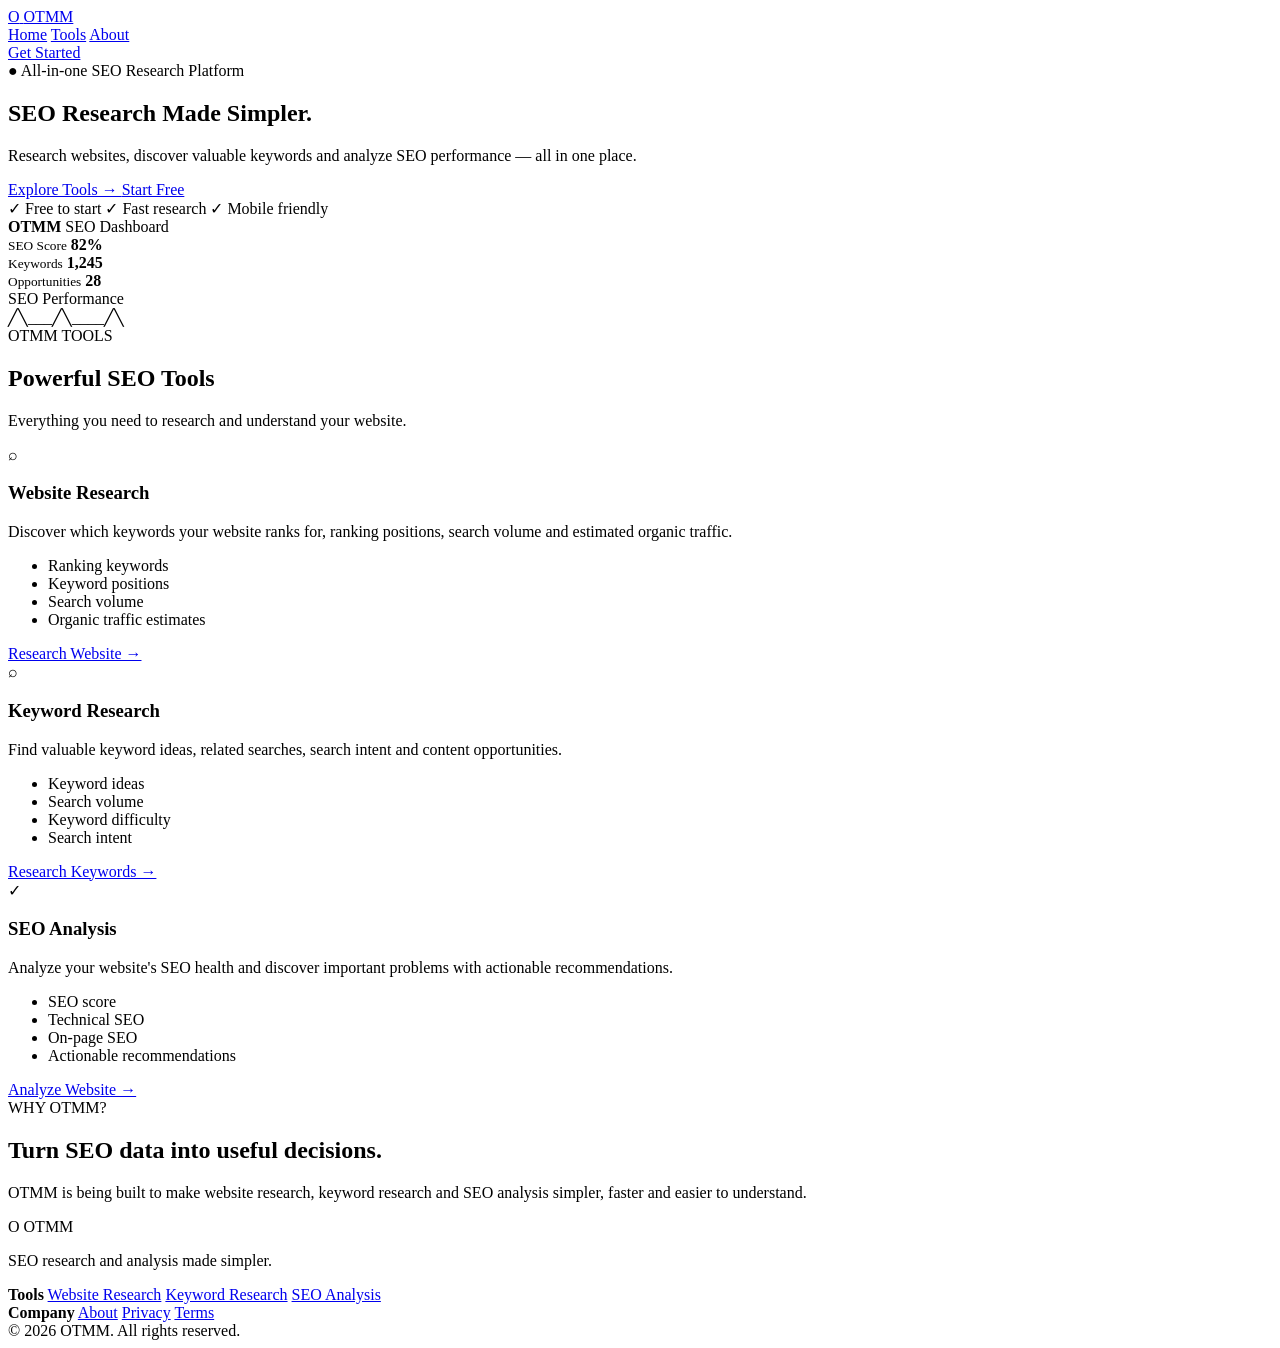
==== index.html @ 6bf84ed8 "Add index.html for OTMM SEO tools website This HTML file serves as the main structure for the OTMM S" ====
<!DOCTYPE html>
<html lang="en">
<head>
  <meta charset="UTF-8">

  <meta name="viewport" content="width=device-width, initial-scale=1.0">

  <title>OTMM — SEO Research & Analysis Tools</title>

  <meta
    name="description"
    content="OTMM provides professional website research, keyword research and SEO analysis tools to help you understand and improve your website."
  >

  <meta
    name="keywords"
    content="OTMM, website research, keyword research, SEO analysis, SEO tools, website SEO checker"
  >

  <meta name="robots" content="index, follow">

  <link rel="canonical" href="https://otmm.vercel.app/">

  <link rel="stylesheet" href="style.css">
</head>

<body>

  <header>
    <div class="container nav">

      <a href="/" class="logo">
        <span class="logo-icon">O</span>
        <span>OTMM</span>
      </a>

      <nav>
        <a href="/">Home</a>
        <a href="#tools">Tools</a>
        <a href="#about">About</a>
      </nav>

      <a href="#tools" class="nav-button">Get Started</a>

    </div>
  </header>


  <main>

    <section class="hero">

      <div class="container hero-content">

        <div class="hero-text">

          <div class="badge">
            ● All-in-one SEO Research Platform
          </div>

          <h1>
            SEO Research
            <span>Made Simpler.</span>
          </h1>

          <p>
            Research websites, discover valuable keywords and analyze
            SEO performance — all in one place.
          </p>

          <div class="hero-buttons">
            <a href="#tools" class="primary-button">
              Explore Tools →
            </a>

            <a href="#tools" class="secondary-button">
              Start Free
            </a>
          </div>

          <div class="trust">
            <span>✓ Free to start</span>
            <span>✓ Fast research</span>
            <span>✓ Mobile friendly</span>
          </div>

        </div>


        <div class="dashboard-preview">

          <div class="dashboard-top">
            <strong>OTMM</strong>
            <span>SEO Dashboard</span>
          </div>

          <div class="dashboard-cards">

            <div class="stat-card">
              <small>SEO Score</small>
              <strong>82%</strong>
            </div>

            <div class="stat-card">
              <small>Keywords</small>
              <strong>1,245</strong>
            </div>

            <div class="stat-card">
              <small>Opportunities</small>
              <strong>28</strong>
            </div>

          </div>

          <div class="chart">
            <div class="chart-title">SEO Performance</div>

            <div class="chart-line">
              ╱╲___╱╲____╱╲
            </div>
          </div>

        </div>

      </div>

    </section>


    <section id="tools" class="tools-section">

      <div class="container">

        <div class="section-heading">

          <span>OTMM TOOLS</span>

          <h2>
            Powerful SEO Tools
          </h2>

          <p>
            Everything you need to research and understand your website.
          </p>

        </div>


        <div class="tools-grid">


          <article class="tool-card">

            <div class="tool-icon">⌕</div>

            <h3>Website Research</h3>

            <p>
              Discover which keywords your website ranks for,
              ranking positions, search volume and estimated organic traffic.
            </p>

            <ul>
              <li>Ranking keywords</li>
              <li>Keyword positions</li>
              <li>Search volume</li>
              <li>Organic traffic estimates</li>
            </ul>

            <a href="#">Research Website →</a>

          </article>


          <article class="tool-card">

            <div class="tool-icon">⌕</div>

            <h3>Keyword Research</h3>

            <p>
              Find valuable keyword ideas, related searches,
              search intent and content opportunities.
            </p>

            <ul>
              <li>Keyword ideas</li>
              <li>Search volume</li>
              <li>Keyword difficulty</li>
              <li>Search intent</li>
            </ul>

            <a href="#">Research Keywords →</a>

          </article>


          <article class="tool-card">

            <div class="tool-icon">✓</div>

            <h3>SEO Analysis</h3>

            <p>
              Analyze your website's SEO health and discover
              important problems with actionable recommendations.
            </p>

            <ul>
              <li>SEO score</li>
              <li>Technical SEO</li>
              <li>On-page SEO</li>
              <li>Actionable recommendations</li>
            </ul>

            <a href="#">Analyze Website →</a>

          </article>


        </div>

      </div>

    </section>


    <section id="about" class="about-section">

      <div class="container">

        <div class="about-box">

          <span>WHY OTMM?</span>

          <h2>
            Turn SEO data into useful decisions.
          </h2>

          <p>
            OTMM is being built to make website research,
            keyword research and SEO analysis simpler,
            faster and easier to understand.
          </p>

        </div>

      </div>

    </section>

  </main>


  <footer>

    <div class="container footer-content">

      <div>
        <div class="logo">
          <span class="logo-icon">O</span>
          <span>OTMM</span>
        </div>

        <p>
          SEO research and analysis made simpler.
        </p>
      </div>

      <div>
        <strong>Tools</strong>
        <a href="#tools">Website Research</a>
        <a href="#tools">Keyword Research</a>
        <a href="#tools">SEO Analysis</a>
      </div>

      <div>
        <strong>Company</strong>
        <a href="#about">About</a>
        <a href="#">Privacy</a>
        <a href="#">Terms</a>
      </div>

    </div>

    <div class="copyright">
      © 2026 OTMM. All rights reserved.
    </div>

  </footer>

</body>
</html>
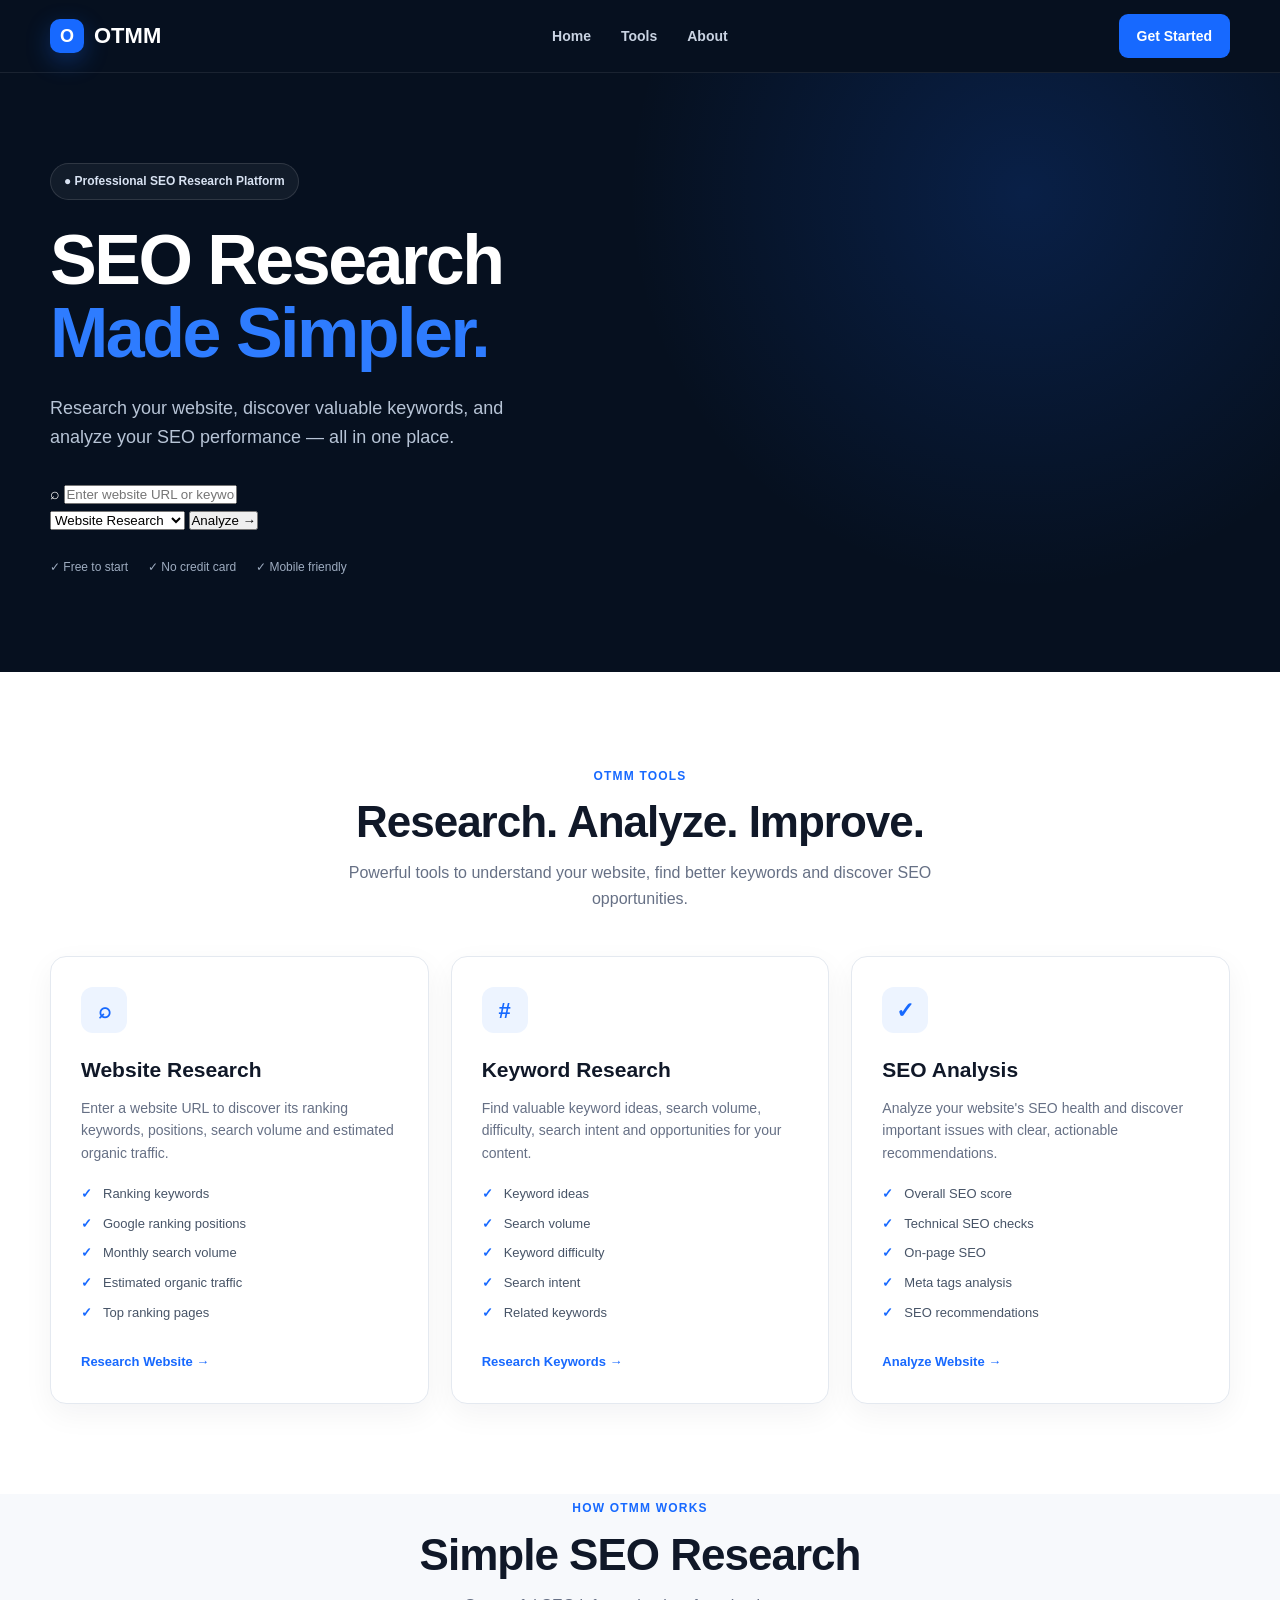
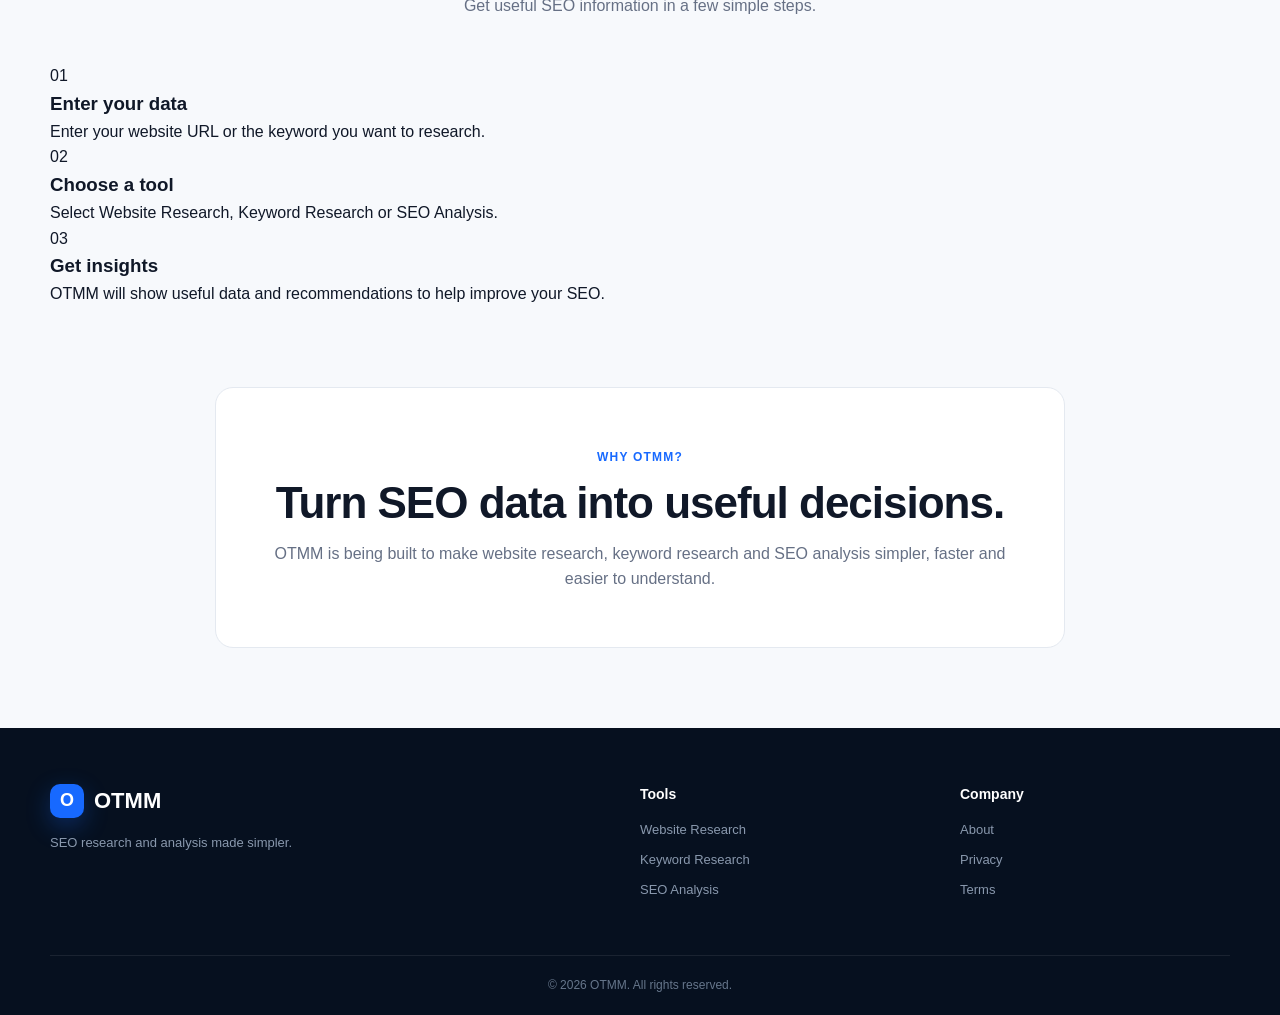
==== commit b2f962c4: "Refactor SEO elements and improve accessibility Updated the title and meta descriptions for better S" ====
--- a/index.html
+++ b/index.html
@@ -1,242 +1,496 @@
 <!DOCTYPE html>
 <html lang="en">
+
 <head>
   <meta charset="UTF-8">
 
   <meta name="viewport" content="width=device-width, initial-scale=1.0">
 
-  <title>OTMM — SEO Research & Analysis Tools</title>
+  <title>OTMM — Website Research, Keyword Research & SEO Analysis</title>
 
   <meta
     name="description"
-    content="OTMM provides professional website research, keyword research and SEO analysis tools to help you understand and improve your website."
+    content="OTMM is a professional SEO research platform for website research, keyword research and SEO analysis."
   >
 
   <meta
     name="keywords"
-    content="OTMM, website research, keyword research, SEO analysis, SEO tools, website SEO checker"
+    content="OTMM, website research, keyword research, SEO analysis, SEO research tool, website SEO checker, keyword research tool"
   >
 
   <meta name="robots" content="index, follow">
+
+  <meta name="theme-color" content="#06101f">
 
   <link rel="canonical" href="https://otmm.vercel.app/">
 
   <link rel="stylesheet" href="style.css">
 </head>
 
+
 <body>
 
+  <!-- =========================
+       HEADER
+  ========================== -->
+
   <header>
+
     <div class="container nav">
 
-      <a href="/" class="logo">
+      <a href="/" class="logo" aria-label="OTMM Home">
+
         <span class="logo-icon">O</span>
+
         <span>OTMM</span>
+
       </a>
 
-      <nav>
+
+      <nav aria-label="Main navigation">
+
         <a href="/">Home</a>
+
         <a href="#tools">Tools</a>
+
         <a href="#about">About</a>
+
       </nav>
 
-      <a href="#tools" class="nav-button">Get Started</a>
+
+      <a href="#research" class="nav-button">
+        Get Started
+      </a>
 
     </div>
+
   </header>
 
 
+
   <main>
 
+
+    <!-- =========================
+         HERO
+    ========================== -->
+
     <section class="hero">
 
       <div class="container hero-content">
 
+
         <div class="hero-text">
 
+
           <div class="badge">
-            ● All-in-one SEO Research Platform
+            ● Professional SEO Research Platform
           </div>
+
 
           <h1>
             SEO Research
             <span>Made Simpler.</span>
           </h1>
 
+
           <p>
-            Research websites, discover valuable keywords and analyze
-            SEO performance — all in one place.
+            Research your website, discover valuable keywords,
+            and analyze your SEO performance — all in one place.
           </p>
 
-          <div class="hero-buttons">
-            <a href="#tools" class="primary-button">
-              Explore Tools →
+
+          <!-- MAIN RESEARCH BOX -->
+
+          <div class="research-box" id="research">
+
+
+            <div class="research-input">
+
+              <span class="input-icon">⌕</span>
+
+              <input
+                type="text"
+                placeholder="Enter website URL or keyword..."
+                aria-label="Website URL or keyword"
+              >
+
+            </div>
+
+
+            <select
+              aria-label="Select research tool"
+              class="research-select"
+            >
+
+              <option value="website">
+                Website Research
+              </option>
+
+              <option value="keyword">
+                Keyword Research
+              </option>
+
+              <option value="analysis">
+                SEO Analysis
+              </option>
+
+            </select>
+
+
+            <button
+              type="button"
+              class="analyze-button"
+            >
+              Analyze →
+            </button>
+
+
+          </div>
+
+
+          <div class="trust">
+
+            <span>✓ Free to start</span>
+
+            <span>✓ No credit card</span>
+
+            <span>✓ Mobile friendly</span>
+
+          </div>
+
+
+        </div>
+
+      </div>
+
+    </section>
+
+
+
+    <!-- =========================
+         TOOLS
+    ========================== -->
+
+    <section
+      id="tools"
+      class="tools-section"
+    >
+
+      <div class="container">
+
+
+        <div class="section-heading">
+
+          <span>OTMM TOOLS</span>
+
+          <h2>
+            Research. Analyze. Improve.
+          </h2>
+
+          <p>
+            Powerful tools to understand your website,
+            find better keywords and discover SEO opportunities.
+          </p>
+
+        </div>
+
+
+
+        <div class="tools-grid">
+
+
+          <!-- WEBSITE RESEARCH -->
+
+          <article class="tool-card">
+
+
+            <div class="tool-icon">
+              ⌕
+            </div>
+
+
+            <h3>
+              Website Research
+            </h3>
+
+
+            <p>
+              Enter a website URL to discover its ranking
+              keywords, positions, search volume and
+              estimated organic traffic.
+            </p>
+
+
+            <ul>
+
+              <li>
+                Ranking keywords
+              </li>
+
+              <li>
+                Google ranking positions
+              </li>
+
+              <li>
+                Monthly search volume
+              </li>
+
+              <li>
+                Estimated organic traffic
+              </li>
+
+              <li>
+                Top ranking pages
+              </li>
+
+            </ul>
+
+
+            <a href="#research">
+              Research Website →
             </a>
 
-            <a href="#tools" class="secondary-button">
-              Start Free
+
+          </article>
+
+
+
+          <!-- KEYWORD RESEARCH -->
+
+          <article class="tool-card">
+
+
+            <div class="tool-icon">
+              #
+            </div>
+
+
+            <h3>
+              Keyword Research
+            </h3>
+
+
+            <p>
+              Find valuable keyword ideas, search volume,
+              difficulty, search intent and opportunities
+              for your content.
+            </p>
+
+
+            <ul>
+
+              <li>
+                Keyword ideas
+              </li>
+
+              <li>
+                Search volume
+              </li>
+
+              <li>
+                Keyword difficulty
+              </li>
+
+              <li>
+                Search intent
+              </li>
+
+              <li>
+                Related keywords
+              </li>
+
+            </ul>
+
+
+            <a href="#research">
+              Research Keywords →
             </a>
+
+
+          </article>
+
+
+
+          <!-- SEO ANALYSIS -->
+
+          <article class="tool-card">
+
+
+            <div class="tool-icon">
+              ✓
+            </div>
+
+
+            <h3>
+              SEO Analysis
+            </h3>
+
+
+            <p>
+              Analyze your website's SEO health and
+              discover important issues with clear,
+              actionable recommendations.
+            </p>
+
+
+            <ul>
+
+              <li>
+                Overall SEO score
+              </li>
+
+              <li>
+                Technical SEO checks
+              </li>
+
+              <li>
+                On-page SEO
+              </li>
+
+              <li>
+                Meta tags analysis
+              </li>
+
+              <li>
+                SEO recommendations
+              </li>
+
+            </ul>
+
+
+            <a href="#research">
+              Analyze Website →
+            </a>
+
+
+          </article>
+
+
+        </div>
+
+      </div>
+
+    </section>
+
+
+
+    <!-- =========================
+         HOW IT WORKS
+    ========================== -->
+
+    <section class="how-section">
+
+      <div class="container">
+
+
+        <div class="section-heading">
+
+          <span>HOW OTMM WORKS</span>
+
+          <h2>
+            Simple SEO Research
+          </h2>
+
+          <p>
+            Get useful SEO information in a few simple steps.
+          </p>
+
+        </div>
+
+
+
+        <div class="steps-grid">
+
+
+          <div class="step-card">
+
+            <div class="step-number">
+              01
+            </div>
+
+            <h3>
+              Enter your data
+            </h3>
+
+            <p>
+              Enter your website URL or the keyword
+              you want to research.
+            </p>
+
           </div>
 
-          <div class="trust">
-            <span>✓ Free to start</span>
-            <span>✓ Fast research</span>
-            <span>✓ Mobile friendly</span>
+
+
+          <div class="step-card">
+
+            <div class="step-number">
+              02
+            </div>
+
+            <h3>
+              Choose a tool
+            </h3>
+
+            <p>
+              Select Website Research, Keyword Research
+              or SEO Analysis.
+            </p>
+
           </div>
 
+
+
+          <div class="step-card">
+
+            <div class="step-number">
+              03
+            </div>
+
+            <h3>
+              Get insights
+            </h3>
+
+            <p>
+              OTMM will show useful data and
+              recommendations to help improve your SEO.
+            </p>
+
+          </div>
+
+
         </div>
 
-
-        <div class="dashboard-preview">
-
-          <div class="dashboard-top">
-            <strong>OTMM</strong>
-            <span>SEO Dashboard</span>
-          </div>
-
-          <div class="dashboard-cards">
-
-            <div class="stat-card">
-              <small>SEO Score</small>
-              <strong>82%</strong>
-            </div>
-
-            <div class="stat-card">
-              <small>Keywords</small>
-              <strong>1,245</strong>
-            </div>
-
-            <div class="stat-card">
-              <small>Opportunities</small>
-              <strong>28</strong>
-            </div>
-
-          </div>
-
-          <div class="chart">
-            <div class="chart-title">SEO Performance</div>
-
-            <div class="chart-line">
-              ╱╲___╱╲____╱╲
-            </div>
-          </div>
-
-        </div>
-
       </div>
 
     </section>
 
 
-    <section id="tools" class="tools-section">
+
+    <!-- =========================
+         ABOUT
+    ========================== -->
+
+    <section
+      id="about"
+      class="about-section"
+    >
 
       <div class="container">
 
-        <div class="section-heading">
-
-          <span>OTMM TOOLS</span>
-
-          <h2>
-            Powerful SEO Tools
-          </h2>
-
-          <p>
-            Everything you need to research and understand your website.
-          </p>
-
-        </div>
-
-
-        <div class="tools-grid">
-
-
-          <article class="tool-card">
-
-            <div class="tool-icon">⌕</div>
-
-            <h3>Website Research</h3>
-
-            <p>
-              Discover which keywords your website ranks for,
-              ranking positions, search volume and estimated organic traffic.
-            </p>
-
-            <ul>
-              <li>Ranking keywords</li>
-              <li>Keyword positions</li>
-              <li>Search volume</li>
-              <li>Organic traffic estimates</li>
-            </ul>
-
-            <a href="#">Research Website →</a>
-
-          </article>
-
-
-          <article class="tool-card">
-
-            <div class="tool-icon">⌕</div>
-
-            <h3>Keyword Research</h3>
-
-            <p>
-              Find valuable keyword ideas, related searches,
-              search intent and content opportunities.
-            </p>
-
-            <ul>
-              <li>Keyword ideas</li>
-              <li>Search volume</li>
-              <li>Keyword difficulty</li>
-              <li>Search intent</li>
-            </ul>
-
-            <a href="#">Research Keywords →</a>
-
-          </article>
-
-
-          <article class="tool-card">
-
-            <div class="tool-icon">✓</div>
-
-            <h3>SEO Analysis</h3>
-
-            <p>
-              Analyze your website's SEO health and discover
-              important problems with actionable recommendations.
-            </p>
-
-            <ul>
-              <li>SEO score</li>
-              <li>Technical SEO</li>
-              <li>On-page SEO</li>
-              <li>Actionable recommendations</li>
-            </ul>
-
-            <a href="#">Analyze Website →</a>
-
-          </article>
-
-
-        </div>
-
-      </div>
-
-    </section>
-
-
-    <section id="about" class="about-section">
-
-      <div class="container">
 
         <div class="about-box">
 
-          <span>WHY OTMM?</span>
+
+          <span>
+            WHY OTMM?
+          </span>
+
 
           <h2>
             Turn SEO data into useful decisions.
           </h2>
+
 
           <p>
             OTMM is being built to make website research,
@@ -244,51 +498,114 @@
             faster and easier to understand.
           </p>
 
+
         </div>
 
       </div>
 
     </section>
 
+
   </main>
 
 
+
+  <!-- =========================
+       FOOTER
+  ========================== -->
+
   <footer>
 
+
     <div class="container footer-content">
 
+
       <div>
+
         <div class="logo">
-          <span class="logo-icon">O</span>
-          <span>OTMM</span>
+
+          <span class="logo-icon">
+            O
+          </span>
+
+          <span>
+            OTMM
+          </span>
+
         </div>
+
 
         <p>
           SEO research and analysis made simpler.
         </p>
+
       </div>
 
+
+
       <div>
-        <strong>Tools</strong>
-        <a href="#tools">Website Research</a>
-        <a href="#tools">Keyword Research</a>
-        <a href="#tools">SEO Analysis</a>
+
+        <strong>
+          Tools
+        </strong>
+
+
+        <a href="#research">
+          Website Research
+        </a>
+
+
+        <a href="#research">
+          Keyword Research
+        </a>
+
+
+        <a href="#research">
+          SEO Analysis
+        </a>
+
       </div>
 
+
+
       <div>
-        <strong>Company</strong>
-        <a href="#about">About</a>
-        <a href="#">Privacy</a>
-        <a href="#">Terms</a>
+
+        <strong>
+          Company
+        </strong>
+
+
+        <a href="#about">
+          About
+        </a>
+
+
+        <a href="#">
+          Privacy
+        </a>
+
+
+        <a href="#">
+          Terms
+        </a>
+
       </div>
 
+
     </div>
 
+
+
     <div class="copyright">
+
       © 2026 OTMM. All rights reserved.
+
     </div>
 
+
   </footer>
 
+
 </body>
+
 </html>
--- a/style.css
+++ b/style.css
@@ -0,0 +1,567 @@
+* {
+  margin: 0;
+  padding: 0;
+  box-sizing: border-box;
+}
+
+html {
+  scroll-behavior: smooth;
+}
+
+body {
+  font-family: Arial, Helvetica, sans-serif;
+  background: #f7f9fc;
+  color: #101828;
+  line-height: 1.6;
+}
+
+a {
+  text-decoration: none;
+  color: inherit;
+}
+
+.container {
+  width: min(1180px, calc(100% - 32px));
+  margin: 0 auto;
+}
+
+/* =========================
+   HEADER
+========================= */
+
+header {
+  background: #06101f;
+  color: #ffffff;
+  border-bottom: 1px solid rgba(255, 255, 255, 0.08);
+}
+
+.nav {
+  min-height: 72px;
+  display: flex;
+  align-items: center;
+  justify-content: space-between;
+  gap: 24px;
+}
+
+.logo {
+  display: inline-flex;
+  align-items: center;
+  gap: 10px;
+  font-size: 22px;
+  font-weight: 800;
+}
+
+.logo-icon {
+  width: 34px;
+  height: 34px;
+  display: grid;
+  place-items: center;
+  border-radius: 10px;
+  background: #1769ff;
+  color: #ffffff;
+  font-size: 18px;
+  font-weight: 800;
+  box-shadow: 0 8px 25px rgba(23, 105, 255, 0.3);
+}
+
+nav {
+  display: flex;
+  align-items: center;
+  gap: 30px;
+  font-size: 14px;
+  font-weight: 600;
+}
+
+nav a {
+  color: #c9d3e2;
+  transition: 0.2s ease;
+}
+
+nav a:hover {
+  color: #ffffff;
+}
+
+.nav-button {
+  background: #1769ff;
+  padding: 11px 18px;
+  border-radius: 9px;
+  font-size: 14px;
+  font-weight: 700;
+  transition: 0.2s ease;
+}
+
+.nav-button:hover {
+  background: #0d5ce6;
+  transform: translateY(-1px);
+}
+
+/* =========================
+   HERO
+========================= */
+
+.hero {
+  background:
+    radial-gradient(circle at 80% 20%, rgba(23, 105, 255, 0.18), transparent 35%),
+    #06101f;
+  color: #ffffff;
+  padding: 90px 0 95px;
+  overflow: hidden;
+}
+
+.hero-content {
+  display: grid;
+  grid-template-columns: 0.9fr 1.1fr;
+  align-items: center;
+  gap: 65px;
+}
+
+.hero-text {
+  max-width: 580px;
+}
+
+.badge {
+  display: inline-block;
+  padding: 8px 13px;
+  margin-bottom: 24px;
+  border: 1px solid rgba(255, 255, 255, 0.12);
+  border-radius: 999px;
+  background: rgba(255, 255, 255, 0.05);
+  color: #d8e2f2;
+  font-size: 12px;
+  font-weight: 600;
+}
+
+.hero h1 {
+  font-size: clamp(46px, 6vw, 70px);
+  line-height: 1.04;
+  letter-spacing: -2.5px;
+  margin-bottom: 24px;
+}
+
+.hero h1 span {
+  display: block;
+  color: #2e7cff;
+}
+
+.hero p {
+  max-width: 540px;
+  color: #b7c4d6;
+  font-size: 18px;
+  margin-bottom: 30px;
+}
+
+.hero-buttons {
+  display: flex;
+  flex-wrap: wrap;
+  gap: 12px;
+}
+
+.primary-button,
+.secondary-button {
+  display: inline-flex;
+  align-items: center;
+  justify-content: center;
+  min-height: 48px;
+  padding: 0 20px;
+  border-radius: 9px;
+  font-weight: 700;
+  font-size: 14px;
+  transition: 0.2s ease;
+}
+
+.primary-button {
+  background: #1769ff;
+  color: #ffffff;
+}
+
+.primary-button:hover {
+  background: #0d5ce6;
+  transform: translateY(-2px);
+}
+
+.secondary-button {
+  border: 1px solid rgba(255, 255, 255, 0.16);
+  color: #ffffff;
+  background: rgba(255, 255, 255, 0.04);
+}
+
+.secondary-button:hover {
+  background: rgba(255, 255, 255, 0.09);
+}
+
+.trust {
+  display: flex;
+  flex-wrap: wrap;
+  gap: 20px;
+  margin-top: 25px;
+  color: #9eacc0;
+  font-size: 12px;
+}
+
+/* =========================
+   DASHBOARD PREVIEW
+========================= */
+
+.dashboard-preview {
+  padding: 22px;
+  border: 1px solid rgba(255, 255, 255, 0.12);
+  border-radius: 16px;
+  background: rgba(255, 255, 255, 0.045);
+  box-shadow: 0 25px 80px rgba(0, 0, 0, 0.3);
+  backdrop-filter: blur(10px);
+}
+
+.dashboard-top {
+  display: flex;
+  align-items: center;
+  justify-content: space-between;
+  padding-bottom: 20px;
+  margin-bottom: 18px;
+  border-bottom: 1px solid rgba(255, 255, 255, 0.08);
+}
+
+.dashboard-top strong {
+  font-size: 18px;
+}
+
+.dashboard-top span {
+  color: #9eacc0;
+  font-size: 13px;
+}
+
+.dashboard-cards {
+  display: grid;
+  grid-template-columns: repeat(3, 1fr);
+  gap: 12px;
+}
+
+.stat-card {
+  padding: 16px;
+  border: 1px solid rgba(255, 255, 255, 0.08);
+  border-radius: 10px;
+  background: rgba(255, 255, 255, 0.035);
+}
+
+.stat-card small {
+  display: block;
+  color: #8998ad;
+  font-size: 11px;
+  margin-bottom: 6px;
+}
+
+.stat-card strong {
+  font-size: 22px;
+}
+
+.chart {
+  margin-top: 15px;
+  min-height: 220px;
+  padding: 20px;
+  border: 1px solid rgba(255, 255, 255, 0.08);
+  border-radius: 10px;
+  background: rgba(255, 255, 255, 0.025);
+}
+
+.chart-title {
+  color: #dce5f1;
+  font-size: 13px;
+  font-weight: 700;
+}
+
+.chart-line {
+  display: flex;
+  align-items: center;
+  justify-content: center;
+  height: 150px;
+  color: #2e7cff;
+  font-size: 35px;
+  letter-spacing: 5px;
+}
+
+/* =========================
+   TOOLS
+========================= */
+
+.tools-section {
+  padding: 90px 0;
+  background: #ffffff;
+}
+
+.section-heading {
+  max-width: 680px;
+  margin: 0 auto 45px;
+  text-align: center;
+}
+
+.section-heading > span,
+.about-box > span {
+  color: #1769ff;
+  font-size: 12px;
+  font-weight: 800;
+  letter-spacing: 1.2px;
+}
+
+.section-heading h2,
+.about-box h2 {
+  margin: 10px 0 12px;
+  font-size: clamp(30px, 4vw, 44px);
+  line-height: 1.15;
+  letter-spacing: -1px;
+}
+
+.section-heading p,
+.about-box p {
+  color: #667085;
+}
+
+.tools-grid {
+  display: grid;
+  grid-template-columns: repeat(3, 1fr);
+  gap: 22px;
+}
+
+.tool-card {
+  padding: 30px;
+  border: 1px solid #e4e9f0;
+  border-radius: 16px;
+  background: #ffffff;
+  box-shadow: 0 10px 30px rgba(16, 24, 40, 0.05);
+  transition: 0.25s ease;
+}
+
+.tool-card:hover {
+  transform: translateY(-5px);
+  box-shadow: 0 18px 45px rgba(16, 24, 40, 0.09);
+}
+
+.tool-icon {
+  width: 46px;
+  height: 46px;
+  display: grid;
+  place-items: center;
+  margin-bottom: 20px;
+  border-radius: 12px;
+  background: #edf4ff;
+  color: #1769ff;
+  font-size: 22px;
+  font-weight: 800;
+}
+
+.tool-card h3 {
+  font-size: 21px;
+  margin-bottom: 10px;
+}
+
+.tool-card p {
+  color: #667085;
+  font-size: 14px;
+  margin-bottom: 20px;
+}
+
+.tool-card ul {
+  list-style: none;
+  margin-bottom: 24px;
+}
+
+.tool-card li {
+  position: relative;
+  padding-left: 22px;
+  margin: 9px 0;
+  color: #475467;
+  font-size: 13px;
+}
+
+.tool-card li::before {
+  content: "✓";
+  position: absolute;
+  left: 0;
+  color: #1769ff;
+  font-weight: 800;
+}
+
+.tool-card > a {
+  color: #1769ff;
+  font-size: 13px;
+  font-weight: 800;
+}
+
+/* =========================
+   ABOUT
+========================= */
+
+.about-section {
+  padding: 80px 0;
+  background: #f7f9fc;
+}
+
+.about-box {
+  max-width: 850px;
+  margin: 0 auto;
+  padding: 55px;
+  text-align: center;
+  border: 1px solid #e4e9f0;
+  border-radius: 18px;
+  background: #ffffff;
+}
+
+/* =========================
+   FOOTER
+========================= */
+
+footer {
+  background: #06101f;
+  color: #ffffff;
+  padding: 55px 0 20px;
+}
+
+.footer-content {
+  display: grid;
+  grid-template-columns: 2fr 1fr 1fr;
+  gap: 50px;
+}
+
+.footer-content p {
+  max-width: 280px;
+  margin-top: 15px;
+  color: #8998ad;
+  font-size: 13px;
+}
+
+.footer-content strong {
+  display: block;
+  margin-bottom: 15px;
+  font-size: 14px;
+}
+
+.footer-content > div:not(:first-child) a {
+  display: block;
+  margin: 9px 0;
+  color: #8998ad;
+  font-size: 13px;
+}
+
+.footer-content > div:not(:first-child) a:hover {
+  color: #ffffff;
+}
+
+.copyright {
+  width: min(1180px, calc(100% - 32px));
+  margin: 45px auto 0;
+  padding-top: 20px;
+  border-top: 1px solid rgba(255, 255, 255, 0.08);
+  color: #66768b;
+  text-align: center;
+  font-size: 12px;
+}
+
+/* =========================
+   MOBILE
+========================= */
+
+@media (max-width: 850px) {
+
+  .nav {
+    min-height: 64px;
+  }
+
+  nav {
+    display: none;
+  }
+
+  .hero {
+    padding: 65px 0 70px;
+  }
+
+  .hero-content {
+    grid-template-columns: 1fr;
+    gap: 45px;
+  }
+
+  .hero h1 {
+    font-size: 48px;
+  }
+
+  .hero p {
+    font-size: 16px;
+  }
+
+  .dashboard-preview {
+    width: 100%;
+  }
+
+  .tools-grid {
+    grid-template-columns: 1fr;
+  }
+
+  .footer-content {
+    grid-template-columns: 1fr 1fr;
+  }
+
+  .footer-content > div:first-child {
+    grid-column: 1 / -1;
+  }
+}
+
+@media (max-width: 520px) {
+
+  .container {
+    width: min(100% - 24px, 1180px);
+  }
+
+  .nav-button {
+    padding: 9px 13px;
+    font-size: 12px;
+  }
+
+  .hero {
+    padding: 50px 0 55px;
+  }
+
+  .hero h1 {
+    font-size: 40px;
+    letter-spacing: -1.5px;
+  }
+
+  .hero-buttons {
+    flex-direction: column;
+  }
+
+  .primary-button,
+  .secondary-button {
+    width: 100%;
+  }
+
+  .trust {
+    gap: 10px;
+    flex-direction: column;
+  }
+
+  .dashboard-preview {
+    padding: 14px;
+  }
+
+  .dashboard-cards {
+    grid-template-columns: 1fr;
+  }
+
+  .tools-section {
+    padding: 65px 0;
+  }
+
+  .tool-card {
+    padding: 24px;
+  }
+
+  .about-box {
+    padding: 30px 20px;
+  }
+
+  .footer-content {
+    grid-template-columns: 1fr;
+    gap: 30px;
+  }
+
+  .footer-content > div:first-child {
+    grid-column: auto;
+  }
+  }
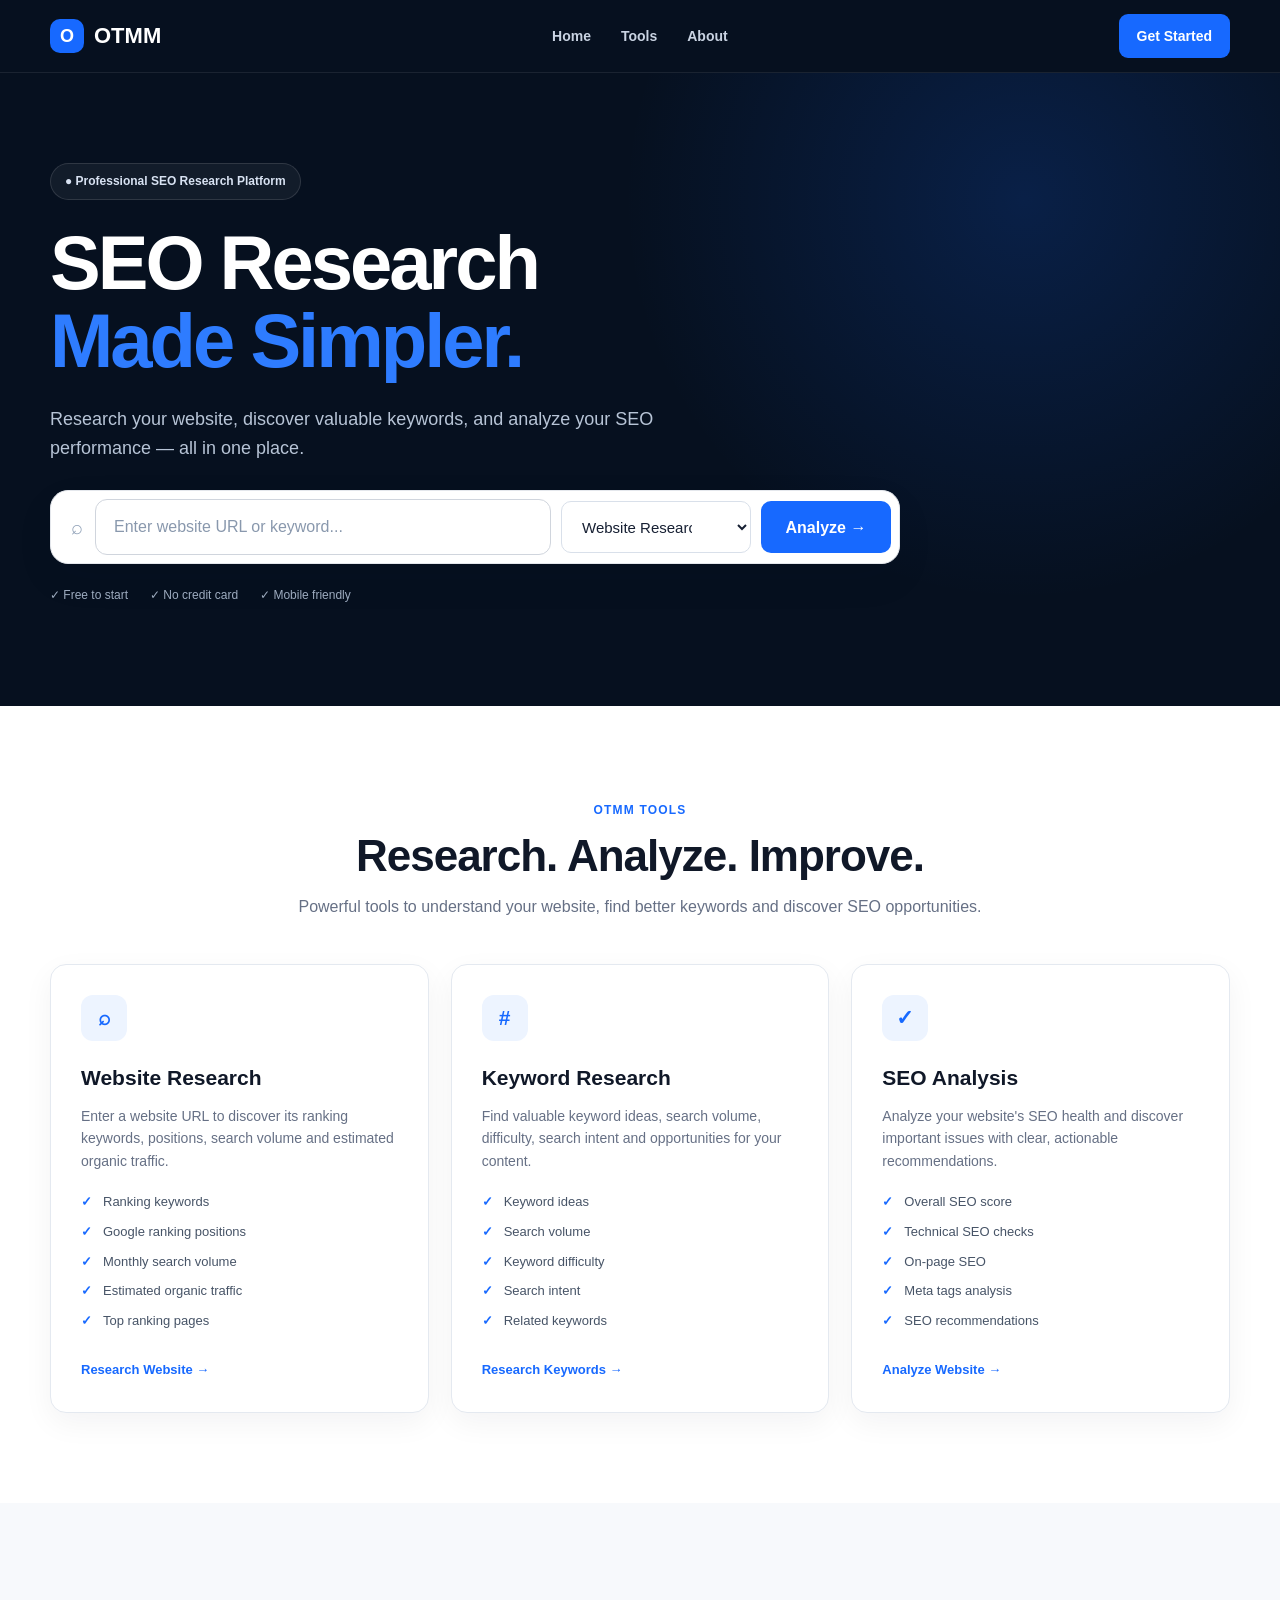
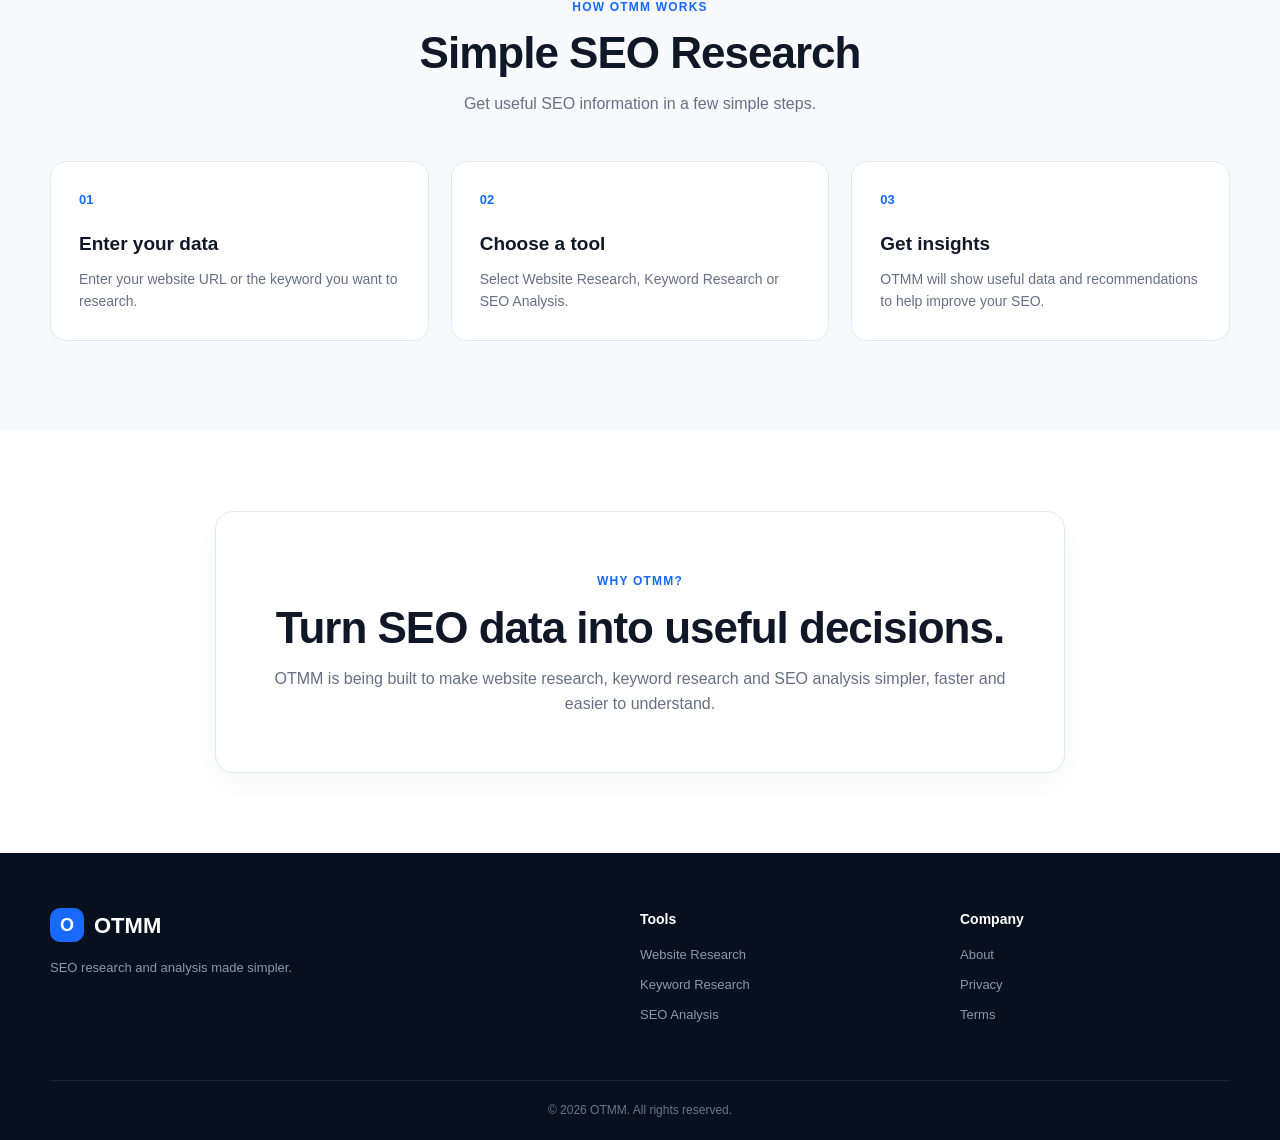
==== commit bcf3e631: "Implement research input handling and redirection Added JavaScript functionality to handle user inpu" ====
--- a/index.html
+++ b/index.html
@@ -29,6 +29,40 @@
 
 
 <body>
+  <script>
+  const analyzeButton = document.querySelector(".analyze-button");
+  const researchInput = document.querySelector(".research-input input");
+  const researchSelect = document.querySelector(".research-select");
+
+  analyzeButton.addEventListener("click", function () {
+
+    const value = researchInput.value.trim();
+    const tool = researchSelect.value;
+
+    if (!value) {
+      researchInput.focus();
+      researchInput.placeholder = "Please enter a website URL or keyword...";
+      return;
+    }
+
+    if (tool === "website") {
+      window.location.href =
+        "website-research.html?url=" + encodeURIComponent(value);
+    }
+
+    else if (tool === "keyword") {
+      window.location.href =
+        "keyword-research.html?keyword=" + encodeURIComponent(value);
+    }
+
+    else if (tool === "analysis") {
+      window.location.href =
+        "seo-analysis.html?url=" + encodeURIComponent(value);
+    }
+
+  });
+  </script>
+  
 
   <!-- =========================
        HEADER
--- a/style.css
+++ b/style.css
@@ -13,6 +13,7 @@
   background: #f7f9fc;
   color: #101828;
   line-height: 1.6;
+  overflow-x: hidden;
 }
 
 a {
@@ -20,6 +21,12 @@
   color: inherit;
 }
 
+button,
+input,
+select {
+  font: inherit;
+}
+
 .container {
   width: min(1180px, calc(100% - 32px));
   margin: 0 auto;
@@ -31,7 +38,7 @@
 
 header {
   background: #06101f;
-  color: #ffffff;
+  color: #fff;
   border-bottom: 1px solid rgba(255, 255, 255, 0.08);
 }
 
@@ -58,10 +65,9 @@
   place-items: center;
   border-radius: 10px;
   background: #1769ff;
-  color: #ffffff;
+  color: #fff;
   font-size: 18px;
   font-weight: 800;
-  box-shadow: 0 8px 25px rgba(23, 105, 255, 0.3);
 }
 
 nav {
@@ -74,11 +80,10 @@
 
 nav a {
   color: #c9d3e2;
-  transition: 0.2s ease;
 }
 
 nav a:hover {
-  color: #ffffff;
+  color: #fff;
 }
 
 .nav-button {
@@ -87,12 +92,6 @@
   border-radius: 9px;
   font-size: 14px;
   font-weight: 700;
-  transition: 0.2s ease;
-}
-
-.nav-button:hover {
-  background: #0d5ce6;
-  transform: translateY(-1px);
 }
 
 /* =========================
@@ -101,27 +100,31 @@
 
 .hero {
   background:
-    radial-gradient(circle at 80% 20%, rgba(23, 105, 255, 0.18), transparent 35%),
+    radial-gradient(
+      circle at 80% 20%,
+      rgba(23, 105, 255, 0.18),
+      transparent 35%
+    ),
     #06101f;
-  color: #ffffff;
-  padding: 90px 0 95px;
-  overflow: hidden;
+
+  color: #fff;
+  padding: 90px 0 100px;
 }
 
 .hero-content {
   display: grid;
-  grid-template-columns: 0.9fr 1.1fr;
+  grid-template-columns: 1fr;
   align-items: center;
-  gap: 65px;
 }
 
 .hero-text {
-  max-width: 580px;
+  width: 100%;
+  max-width: 850px;
 }
 
 .badge {
   display: inline-block;
-  padding: 8px 13px;
+  padding: 8px 14px;
   margin-bottom: 24px;
   border: 1px solid rgba(255, 255, 255, 0.12);
   border-radius: 999px;
@@ -132,9 +135,10 @@
 }
 
 .hero h1 {
-  font-size: clamp(46px, 6vw, 70px);
-  line-height: 1.04;
-  letter-spacing: -2.5px;
+  max-width: 760px;
+  font-size: clamp(46px, 7vw, 76px);
+  line-height: 1.03;
+  letter-spacing: -3px;
   margin-bottom: 24px;
 }
 
@@ -144,138 +148,95 @@
 }
 
 .hero p {
-  max-width: 540px;
+  max-width: 650px;
   color: #b7c4d6;
   font-size: 18px;
-  margin-bottom: 30px;
-}
-
-.hero-buttons {
+  margin-bottom: 28px;
+}
+
+/* =========================
+   RESEARCH BOX
+========================= */
+
+.research-box {
+  width: 100%;
+  max-width: 780px;
   display: flex;
-  flex-wrap: wrap;
-  gap: 12px;
-}
-
-.primary-button,
-.secondary-button {
-  display: inline-flex;
   align-items: center;
-  justify-content: center;
+  gap: 6px;
+  padding: 6px;
+  border: 1px solid rgba(255, 255, 255, 0.15);
+  border-radius: 13px;
+  background: rgba(255, 255, 255, 0.06);
+}
+
+.research-input {
+  flex: 1;
+  min-width: 0;
+  display: flex;
+  align-items: center;
+}
+
+.input-icon {
+  padding-left: 12px;
+  color: #8fa0b7;
+  font-size: 20px;
+}
+
+.research-input input {
+  width: 100%;
+  min-width: 0;
+  padding: 14px 12px;
+  border: 0;
+  outline: 0;
+  background: transparent;
+  color: #fff;
+  font-size: 14px;
+}
+
+.research-input input::placeholder {
+  color: #8998ad;
+}
+
+.research-select {
+  width: 175px;
   min-height: 48px;
-  padding: 0 20px;
+  padding: 0 10px;
+  border: 0;
+  border-left: 1px solid rgba(255, 255, 255, 0.1);
+  outline: 0;
+  background: transparent;
+  color: #fff;
+  font-size: 13px;
+}
+
+.research-select option {
+  color: #101828;
+  background: #fff;
+}
+
+.analyze-button {
+  min-height: 48px;
+  padding: 0 22px;
+  border: 0;
   border-radius: 9px;
+  background: #1769ff;
+  color: #fff;
   font-weight: 700;
-  font-size: 14px;
-  transition: 0.2s ease;
-}
-
-.primary-button {
-  background: #1769ff;
-  color: #ffffff;
-}
-
-.primary-button:hover {
+  cursor: pointer;
+}
+
+.analyze-button:hover {
   background: #0d5ce6;
-  transform: translateY(-2px);
-}
-
-.secondary-button {
-  border: 1px solid rgba(255, 255, 255, 0.16);
-  color: #ffffff;
-  background: rgba(255, 255, 255, 0.04);
-}
-
-.secondary-button:hover {
-  background: rgba(255, 255, 255, 0.09);
 }
 
 .trust {
   display: flex;
   flex-wrap: wrap;
-  gap: 20px;
-  margin-top: 25px;
+  gap: 22px;
+  margin-top: 22px;
   color: #9eacc0;
   font-size: 12px;
-}
-
-/* =========================
-   DASHBOARD PREVIEW
-========================= */
-
-.dashboard-preview {
-  padding: 22px;
-  border: 1px solid rgba(255, 255, 255, 0.12);
-  border-radius: 16px;
-  background: rgba(255, 255, 255, 0.045);
-  box-shadow: 0 25px 80px rgba(0, 0, 0, 0.3);
-  backdrop-filter: blur(10px);
-}
-
-.dashboard-top {
-  display: flex;
-  align-items: center;
-  justify-content: space-between;
-  padding-bottom: 20px;
-  margin-bottom: 18px;
-  border-bottom: 1px solid rgba(255, 255, 255, 0.08);
-}
-
-.dashboard-top strong {
-  font-size: 18px;
-}
-
-.dashboard-top span {
-  color: #9eacc0;
-  font-size: 13px;
-}
-
-.dashboard-cards {
-  display: grid;
-  grid-template-columns: repeat(3, 1fr);
-  gap: 12px;
-}
-
-.stat-card {
-  padding: 16px;
-  border: 1px solid rgba(255, 255, 255, 0.08);
-  border-radius: 10px;
-  background: rgba(255, 255, 255, 0.035);
-}
-
-.stat-card small {
-  display: block;
-  color: #8998ad;
-  font-size: 11px;
-  margin-bottom: 6px;
-}
-
-.stat-card strong {
-  font-size: 22px;
-}
-
-.chart {
-  margin-top: 15px;
-  min-height: 220px;
-  padding: 20px;
-  border: 1px solid rgba(255, 255, 255, 0.08);
-  border-radius: 10px;
-  background: rgba(255, 255, 255, 0.025);
-}
-
-.chart-title {
-  color: #dce5f1;
-  font-size: 13px;
-  font-weight: 700;
-}
-
-.chart-line {
-  display: flex;
-  align-items: center;
-  justify-content: center;
-  height: 150px;
-  color: #2e7cff;
-  font-size: 35px;
-  letter-spacing: 5px;
 }
 
 /* =========================
@@ -284,11 +245,11 @@
 
 .tools-section {
   padding: 90px 0;
-  background: #ffffff;
+  background: #fff;
 }
 
 .section-heading {
-  max-width: 680px;
+  max-width: 700px;
   margin: 0 auto 45px;
   text-align: center;
 }
@@ -324,13 +285,13 @@
   padding: 30px;
   border: 1px solid #e4e9f0;
   border-radius: 16px;
-  background: #ffffff;
+  background: #fff;
   box-shadow: 0 10px 30px rgba(16, 24, 40, 0.05);
-  transition: 0.25s ease;
+  transition: transform 0.2s ease, box-shadow 0.2s ease;
 }
 
 .tool-card:hover {
-  transform: translateY(-5px);
+  transform: translateY(-4px);
   box-shadow: 0 18px 45px rgba(16, 24, 40, 0.09);
 }
 
@@ -343,7 +304,7 @@
   border-radius: 12px;
   background: #edf4ff;
   color: #1769ff;
-  font-size: 22px;
+  font-size: 21px;
   font-weight: 800;
 }
 
@@ -386,12 +347,51 @@
 }
 
 /* =========================
+   HOW IT WORKS
+========================= */
+
+.how-section {
+  padding: 90px 0;
+  background: #f7f9fc;
+}
+
+.steps-grid {
+  display: grid;
+  grid-template-columns: repeat(3, 1fr);
+  gap: 22px;
+}
+
+.step-card {
+  padding: 28px;
+  border: 1px solid #e4e9f0;
+  border-radius: 16px;
+  background: #fff;
+}
+
+.step-number {
+  margin-bottom: 18px;
+  color: #1769ff;
+  font-size: 13px;
+  font-weight: 800;
+}
+
+.step-card h3 {
+  margin-bottom: 8px;
+  font-size: 19px;
+}
+
+.step-card p {
+  color: #667085;
+  font-size: 14px;
+}
+
+/* =========================
    ABOUT
 ========================= */
 
 .about-section {
   padding: 80px 0;
-  background: #f7f9fc;
+  background: #fff;
 }
 
 .about-box {
@@ -401,7 +401,8 @@
   text-align: center;
   border: 1px solid #e4e9f0;
   border-radius: 18px;
-  background: #ffffff;
+  background: #fff;
+  box-shadow: 0 10px 30px rgba(16, 24, 40, 0.04);
 }
 
 /* =========================
@@ -410,7 +411,7 @@
 
 footer {
   background: #06101f;
-  color: #ffffff;
+  color: #fff;
   padding: 55px 0 20px;
 }
 
@@ -441,7 +442,7 @@
 }
 
 .footer-content > div:not(:first-child) a:hover {
-  color: #ffffff;
+  color: #fff;
 }
 
 .copyright {
@@ -455,57 +456,53 @@
 }
 
 /* =========================
+   TABLET
+========================= */
+
+@media (max-width: 850px) {
+
+  .nav {
+    min-height: 64px;
+  }
+
+  nav {
+    display: none;
+  }
+
+  .hero {
+    padding: 65px 0 75px;
+  }
+
+  .hero h1 {
+    font-size: 52px;
+  }
+
+  .tools-grid,
+  .steps-grid {
+    grid-template-columns: 1fr;
+  }
+
+  .footer-content {
+    grid-template-columns: 1fr 1fr;
+  }
+
+  .footer-content > div:first-child {
+    grid-column: 1 / -1;
+  }
+}
+
+/* =========================
    MOBILE
 ========================= */
 
-@media (max-width: 850px) {
-
-  .nav {
-    min-height: 64px;
-  }
-
-  nav {
-    display: none;
-  }
-
-  .hero {
-    padding: 65px 0 70px;
-  }
-
-  .hero-content {
-    grid-template-columns: 1fr;
-    gap: 45px;
-  }
-
-  .hero h1 {
-    font-size: 48px;
-  }
-
-  .hero p {
-    font-size: 16px;
-  }
-
-  .dashboard-preview {
-    width: 100%;
-  }
-
-  .tools-grid {
-    grid-template-columns: 1fr;
-  }
-
-  .footer-content {
-    grid-template-columns: 1fr 1fr;
-  }
-
-  .footer-content > div:first-child {
-    grid-column: 1 / -1;
-  }
-}
-
 @media (max-width: 520px) {
 
   .container {
     width: min(100% - 24px, 1180px);
+  }
+
+  .nav {
+    gap: 10px;
   }
 
   .nav-button {
@@ -513,38 +510,55 @@
     font-size: 12px;
   }
 
+  .logo {
+    font-size: 20px;
+  }
+
   .hero {
-    padding: 50px 0 55px;
+    padding: 50px 0 60px;
   }
 
   .hero h1 {
-    font-size: 40px;
-    letter-spacing: -1.5px;
-  }
-
-  .hero-buttons {
+    font-size: 42px;
+    letter-spacing: -1.8px;
+  }
+
+  .hero p {
+    font-size: 16px;
+  }
+
+  .research-box {
     flex-direction: column;
-  }
-
-  .primary-button,
-  .secondary-button {
+    align-items: stretch;
+    padding: 8px;
+  }
+
+  .research-input {
     width: 100%;
   }
 
+  .research-input input {
+    min-height: 48px;
+  }
+
+  .research-select {
+    width: 100%;
+    min-height: 48px;
+    border-left: 0;
+    border-top: 1px solid rgba(255, 255, 255, 0.1);
+  }
+
+  .analyze-button {
+    width: 100%;
+  }
+
   .trust {
-    gap: 10px;
     flex-direction: column;
-  }
-
-  .dashboard-preview {
-    padding: 14px;
-  }
-
-  .dashboard-cards {
-    grid-template-columns: 1fr;
-  }
-
-  .tools-section {
+    gap: 9px;
+  }
+
+  .tools-section,
+  .how-section {
     padding: 65px 0;
   }
 
@@ -553,7 +567,7 @@
   }
 
   .about-box {
-    padding: 30px 20px;
+    padding: 32px 20px;
   }
 
   .footer-content {
@@ -565,3 +579,406 @@
     grid-column: auto;
   }
   }
+
+/* ================================
+   WEBSITE RESEARCH PAGE
+================================ */
+
+.research-page {
+  background: #f7f9fc;
+  min-height: calc(100vh - 76px);
+  padding: 90px 0 110px;
+}
+
+.research-header {
+  max-width: 760px;
+  margin: 0 auto 45px;
+  text-align: center;
+}
+
+.section-label {
+  display: inline-block;
+  color: #1769ff;
+  font-size: 12px;
+  font-weight: 800;
+  letter-spacing: 1.5px;
+  margin-bottom: 14px;
+}
+
+.research-header h1 {
+  margin: 0 0 18px;
+  font-size: clamp(38px, 6vw, 58px);
+  line-height: 1.05;
+  color: #101828;
+  letter-spacing: -2px;
+}
+
+.research-header p {
+  margin: 0 auto;
+  max-width: 650px;
+  color: #667085;
+  font-size: 18px;
+  line-height: 1.7;
+}
+
+
+/* Research input box */
+
+.research-box {
+  max-width: 900px;
+  margin: 0 auto;
+  background: #ffffff;
+  border: 1px solid #e4e7ec;
+  border-radius: 18px;
+  padding: 28px;
+  box-shadow: 0 15px 40px rgba(16, 24, 40, 0.06);
+}
+
+.research-box label {
+  display: block;
+  margin-bottom: 12px;
+  color: #101828;
+  font-size: 14px;
+  font-weight: 700;
+}
+
+.research-input {
+  display: flex;
+  gap: 12px;
+}
+
+.research-input input {
+  flex: 1;
+  min-width: 0;
+  height: 56px;
+  padding: 0 18px;
+  border: 1px solid #d0d5dd;
+  border-radius: 12px;
+  outline: none;
+  background: #ffffff;
+  color: #101828;
+  font-size: 16px;
+  transition: 0.2s ease;
+}
+
+.research-input input:focus {
+  border-color: #1769ff;
+  box-shadow: 0 0 0 4px rgba(23, 105, 255, 0.10);
+}
+
+.research-input button {
+  height: 56px;
+  padding: 0 25px;
+  border: 0;
+  border-radius: 12px;
+  background: #1769ff;
+  color: #ffffff;
+  font-size: 15px;
+  font-weight: 700;
+  cursor: pointer;
+  white-space: nowrap;
+  transition: 0.2s ease;
+}
+
+.research-input button:hover {
+  background: #0f5ce0;
+  transform: translateY(-1px);
+}
+
+.input-note {
+  margin: 12px 0 0;
+  color: #98a2b3;
+  font-size: 13px;
+}
+
+
+/* Messages */
+
+.research-message {
+  max-width: 900px;
+  margin: 18px auto 0;
+  padding: 14px 18px;
+  border-radius: 10px;
+  font-size: 14px;
+  display: none;
+}
+
+.research-message.error {
+  display: block;
+  background: #fff1f3;
+  border: 1px solid #fecdca;
+  color: #b42318;
+}
+
+.research-message.success {
+  display: block;
+  background: #ecfdf3;
+  border: 1px solid #abefc6;
+  color: #067647;
+}
+
+
+/* Results */
+
+.results-section {
+  max-width: 1100px;
+  margin: 75px auto 0;
+  display: none;
+}
+
+.results-header {
+  margin-bottom: 25px;
+}
+
+.results-header h2 {
+  margin: 0 0 8px;
+  color: #101828;
+  font-size: 30px;
+}
+
+.results-header p {
+  margin: 0;
+  color: #667085;
+}
+
+
+/* Result cards */
+
+.result-cards {
+  display: grid;
+  grid-template-columns: repeat(3, 1fr);
+  gap: 18px;
+  margin-bottom: 25px;
+}
+
+.result-card {
+  background: #ffffff;
+  border: 1px solid #e4e7ec;
+  border-radius: 16px;
+  padding: 25px;
+}
+
+.result-card span {
+  display: block;
+  margin-bottom: 12px;
+  color: #667085;
+  font-size: 14px;
+}
+
+.result-card strong {
+  color: #101828;
+  font-size: 30px;
+}
+
+
+/* Keywords table */
+
+.keywords-box {
+  background: #ffffff;
+  border: 1px solid #e4e7ec;
+  border-radius: 18px;
+  overflow: hidden;
+}
+
+.box-heading {
+  display: flex;
+  align-items: center;
+  justify-content: space-between;
+  padding: 22px 25px;
+  border-bottom: 1px solid #eaecf0;
+}
+
+.box-heading h2 {
+  margin: 0;
+  color: #101828;
+  font-size: 20px;
+}
+
+.box-heading span {
+  color: #667085;
+  font-size: 13px;
+}
+
+.table-wrapper {
+  width: 100%;
+  overflow-x: auto;
+}
+
+table {
+  width: 100%;
+  min-width: 700px;
+  border-collapse: collapse;
+}
+
+th,
+td {
+  padding: 18px 20px;
+  text-align: left;
+  border-bottom: 1px solid #eaecf0;
+  font-size: 14px;
+}
+
+th {
+  background: #f9fafb;
+  color: #475467;
+  font-weight: 700;
+}
+
+td {
+  color: #667085;
+}
+
+tbody tr:last-child td {
+  border-bottom: 0;
+}
+
+
+/* Mobile */
+
+@media (max-width: 700px) {
+
+  .research-page {
+    padding: 55px 0 80px;
+  }
+
+  .research-header {
+    margin-bottom: 30px;
+    text-align: left;
+  }
+
+  .research-header h1 {
+    font-size: 42px;
+    letter-spacing: -1.5px;
+  }
+
+  .research-header p {
+    font-size: 16px;
+    line-height: 1.6;
+  }
+
+  .research-box {
+    padding: 20px;
+    border-radius: 16px;
+  }
+
+  .research-input {
+    flex-direction: column;
+  }
+
+  .research-input input,
+  .research-input button {
+    width: 100%;
+  }
+
+  .research-input button {
+    height: 54px;
+  }
+
+  .result-cards {
+    grid-template-columns: 1fr;
+  }
+
+  .results-section {
+    margin-top: 55px;
+  }
+
+  .results-header h2 {
+    font-size: 26px;
+  }
+
+  .box-heading {
+    padding: 20px;
+  }
+
+}
+
+/* =========================================
+   OTMM RESEARCH BOX — FINAL MOBILE FIX
+========================================= */
+
+.research-box {
+  display: grid;
+  grid-template-columns: minmax(0, 1fr) 190px 130px;
+  align-items: center;
+  gap: 10px;
+  width: 100%;
+  padding: 8px;
+  box-sizing: border-box;
+}
+
+.research-input {
+  min-width: 0;
+}
+
+.research-input input {
+  width: 100%;
+  box-sizing: border-box;
+}
+
+.research-select {
+  display: block !important;
+  width: 100%;
+  height: 52px;
+  padding: 0 42px 0 16px;
+  border: 1px solid #d9e0ea;
+  border-radius: 10px;
+  background: #ffffff;
+  color: #172033;
+  font-size: 15px;
+  font-weight: 500;
+  cursor: pointer;
+  outline: none;
+}
+
+.research-select:focus {
+  border-color: #2475ff;
+  box-shadow: 0 0 0 3px rgba(36, 117, 255, 0.12);
+}
+
+.analyze-button {
+  height: 52px;
+  width: 100%;
+  border: 0;
+  border-radius: 10px;
+  cursor: pointer;
+  white-space: nowrap;
+}
+
+
+/* =========================================
+   MOBILE
+========================================= */
+
+@media (max-width: 700px) {
+
+  .research-box {
+    display: flex;
+    flex-direction: column;
+    align-items: stretch;
+    gap: 10px;
+    padding: 12px;
+  }
+
+  .research-input {
+    width: 100%;
+  }
+
+  .research-input input {
+    height: 52px;
+    font-size: 15px;
+  }
+
+  .research-select {
+    width: 100%;
+    height: 52px;
+    display: block !important;
+    font-size: 16px;
+  }
+
+  .analyze-button {
+    width: 100%;
+    height: 56px;
+    font-size: 17px;
+  }
+
+}
